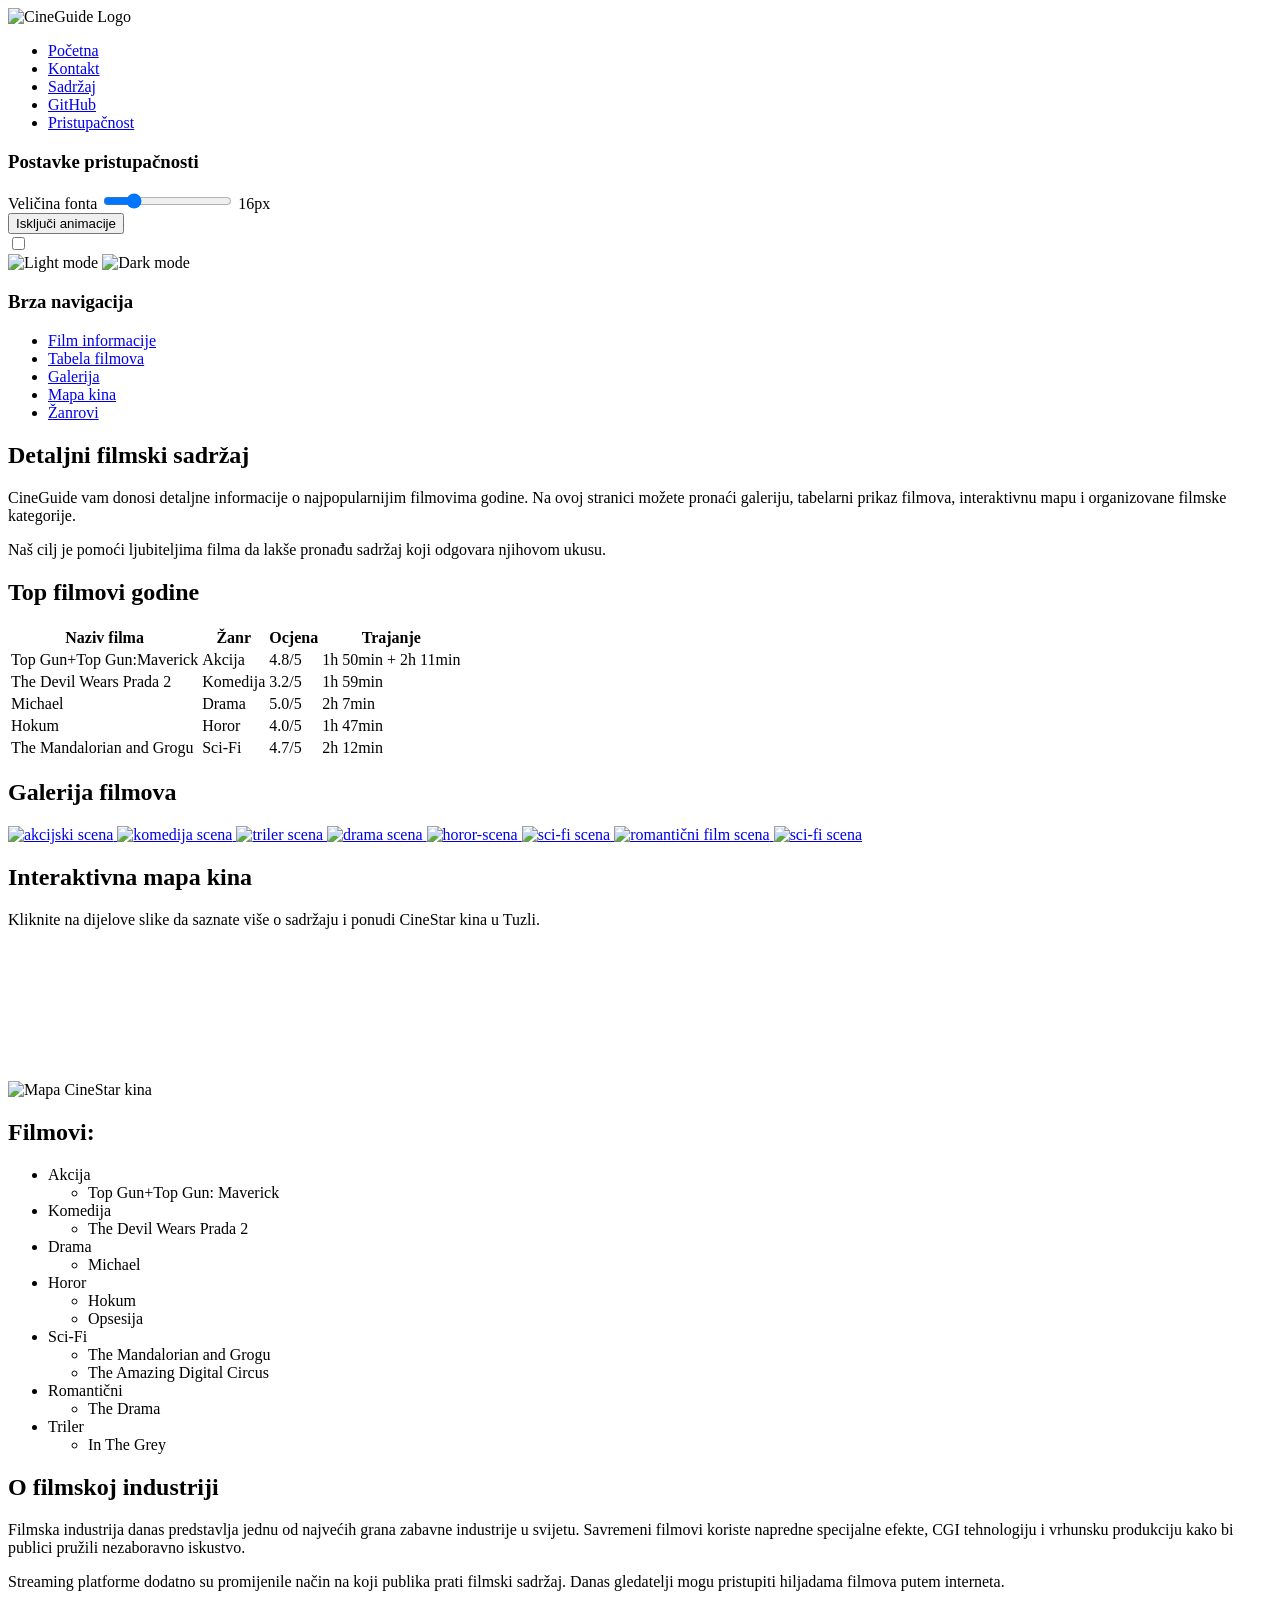
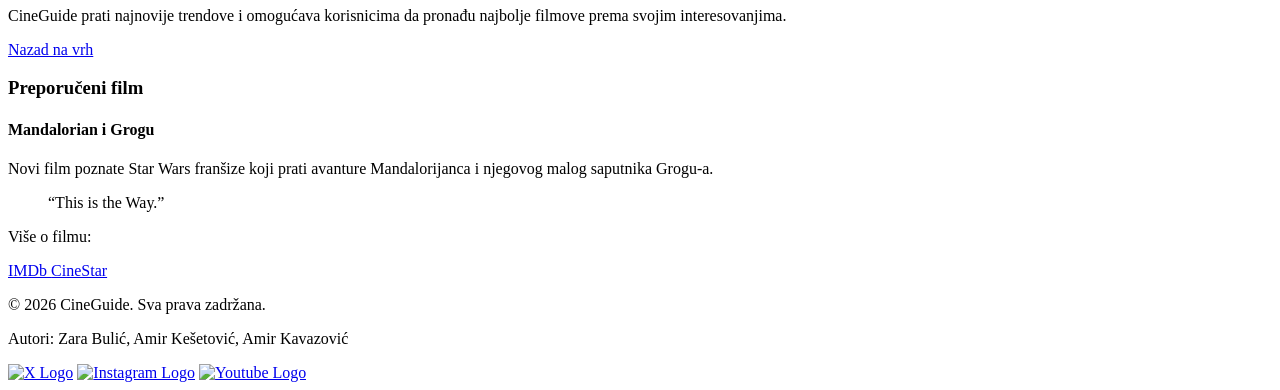
==== sadrzaj.html @ 6b430e3f "Add files via upload" ====
<!DOCTYPE html>
<html lang="bs">
<head>
    <meta charset="UTF-8">
    <meta name="viewport" content="width=device-width, initial-scale=1.0">
    <title>CineGuide - Sadržaj</title>
    <link rel="stylesheet" href="css/tptpstil.css">
    <script src="js/tptpskripte.js" defer></script>
</head>
<body id="vrh">
<header>
 <div class="logo">
 <img src="images/CineLogoFinal.png" alt="CineGuide Logo" class="logo-slika">
 </div>

 <nav>
      <ul>
          <li><a href="index.html">Početna</a></li>
          <li><a href="kontakt.html">Kontakt</a></li>
          <li><a href="sadrzaj.html">Sadržaj</a></li>
          <li><a href="https://github.com/amirkesetovic/Grupa14-TPTP-2026" target="_blank">GitHub</a></li>
          <li><a href="#" id="accessibility">Pristupačnost</a></li>
        </ul>
    </nav>

    <!-- ACCESSIBILITY PANEL -->
<div class="accessibility-panel hidden" id="accessibility-panel">

    <h3>Postavke pristupačnosti</h3>

    <div class="accessibility-option">
        <label for="font-size-slider">
            Veličina fonta
        </label>

        <input
            type="range"
            id="font-size-slider"
            min="14"
            max="24"
            value="16"
        >

        <span id="font-size-value">16px</span>
    </div>


    <div class="accessibility-option">
        <button id="toggle-animations">
            Isključi animacije
        </button>
    </div>

</div>
</header>

<div class="glavni-kontejner">
<aside class="lijevi-sidebar">
<input type="checkbox" id="mode-toggle" class="mode-checkbox">
<label for="mode-toggle" class="slide-kontejner">
<div class="ikona-omotac">
<img src="images/lightmode.png" alt="Light mode" class="ikona-sunce">
<img src="images/darkmode.png" alt="Dark mode" class="ikona-mesec">
</div>
</label>

<h3>Brza navigacija</h3>

        <ul>
            <li><a href="#film-info">Film informacije</a></li>
            <li><a href="#tabela">Tabela filmova</a></li>
            <li><a href="#galerija">Galerija</a></li>
            <li><a href="#mapa">Mapa kina</a></li>
            <li><a href="#liste">Žanrovi</a></li>
        </ul>

    </aside>

   
  <main class="kontakt-sadrzaj">     
        <section id="film-info" class="kontakt-sekcija">
            <h1>Detaljni filmski sadržaj</h1>
            <p>
                CineGuide vam donosi detaljne informacije o najpopularnijim
                filmovima godine. Na ovoj stranici možete pronaći galeriju,
                tabelarni prikaz filmova, interaktivnu mapu i organizovane
                filmske kategorije.
            </p>
            <p>
                Naš cilj je pomoći ljubiteljima filma da lakše pronađu sadržaj
                koji odgovara njihovom ukusu.
            </p>
        </section>

        
         <section id="tabela" class="kontakt-sekcija">
           <h2>Top filmovi godine</h2>
            <table class="film-tabela">
                <thead>
                    <tr>
                        <th>Naziv filma</th>
                        <th>Žanr</th>
                        <th>Ocjena</th>
                        <th>Trajanje</th>
                    </tr>
                </thead>

                <tbody>
                    <tr>
                        <td>Top Gun+Top Gun:Maverick</td>
                        <td>Akcija</td>
                        <td>4.8/5</td>
                        <td>1h 50min + 2h 11min</td>
                    </tr>

                    <tr>
                        <td>The Devil Wears Prada 2</td>
                        <td>Komedija</td>
                        <td>3.2/5</td>
                        <td>1h 59min</td>
                    </tr>

                    <tr>
                        <td>Michael</td>
                        <td>Drama</td>
                        <td>5.0/5</td>
                        <td>2h 7min</td>
                    </tr>

                    <tr>
                        <td>Hokum</td>
                        <td>Horor</td>
                        <td>4.0/5</td>
                        <td>1h 47min</td>
                    </tr>

                    <tr>
                        <td>The Mandalorian and Grogu</td>
                        <td>Sci-Fi</td>
                        <td>4.7/5</td>
                        <td>2h 12min</td>
                    </tr>
                </tbody>

            </table>

        </section>
<section id="galerija" class="kontakt-sekcija">

    <h2>Galerija filmova</h2>

    <div class="galerija-filmova">

        <a href="https://www.imdb.com/title/tt1745960/" target="_blank">
            <img src="images/TG_poster.jpeg" alt="akcijski scena">
        </a>

        <a href="https://www.imdb.com/title/tt33612209/" target="_blank">
            <img src="images/devil_galerija.jpg" alt="komedija scena">
        </a>
        <a href="https://www.imdb.com/title/tt27681354/" target="_blank">
            <img src="images/grey_galerija.jpg" alt="triler scena">
        </a>

        <a href="https://www.imdb.com/title/tt11378946/" target="_blank">
            <img src="images/michael.jpg" alt="drama scena">
        </a>

        <a href="https://www.imdb.com/title/tt37287335/" target="_blank">
            <img src="images/Opsesija_poster.jpg" alt="horor-scena">
        </a>

        <a href="https://www.imdb.com/title/tt30825738/" target="_blank">
            <img src="images/TMAG_poster.jpeg" alt="sci-fi scena">
        </a>

        <a href="https://www.imdb.com/title/tt33071426/" target="_blank">
            <img src="images/drama.jpg" alt="romantični film scena">
        </a>
        <a href="https://www.imdb.com/title/tt27610198/" target="_blank">
            <img src="images/digitalcircus.jpeg" alt="sci-fi scena">
        </a>
    </div>

</section>
        

       <section id="mapa" class="kontakt-sekcija">

    <h2>Interaktivna mapa kina</h2>

    <p>
        Kliknite na dijelove slike da saznate više
        o sadržaju i ponudi CineStar kina u Tuzli.
    </p>

    <div class="map-wrapper">

        <img
            src="images/cinestartuzla.jpg"
            usemap="#image-map"
            class="interaktivna-mapa"
            id="kino-mapa"
            alt="Mapa CineStar kina"
        >

        <svg class="map-highlight"></svg>

        <map name="image-map">

            <area
                target="_blank"
                alt="Ponuda grickalica"
                title="Ponuda grickalica"
                href="https://cinestarcinemas.ba/snacks-drinks-1073"
                shape="poly"

                data-original="44,294,322,261,323,202,46,162,43,226"
                coords="44,294,322,261,323,202,46,162,43,226"
            >

            <area
                target="_blank"
                alt="Ponuda Filmova"
                title="Ponuda Filmova"
                href="https://cinestarcinemas.ba/tuzla-bingo-city-center"
                shape="poly"

                data-original="47,68,227,127,223,166,45,131"
                coords="47,68,227,127,223,166,45,131"
            >

            <area
                target="_blank"
                alt="Klub"
                title="Klub"
                href="https://cinestarcinemas.ba/stars-club-1060"
                shape="poly"

                data-original="389,141,499,119,506,176,392,187"
                coords="389,141,499,119,506,176,392,187"
            >

            <area
                target="_blank"
                alt="Sjedista"
                title="Sjedista"
                href="https://cinestarcinemas.ba/sjedista"
                shape="poly"

                data-original="372,198,476,191,487,270,371,261"
                coords="372,198,476,191,487,270,371,261"
            >

            <area
                target="_blank"
                alt="Cinestar"
                title="Cinestar"
                href="https://cinestarcinemas.ba"
                shape="circle"

                data-original="303,172,24"
                coords="303,172,24"
            >

        </map>

    </div>

</section>

        <section id="liste" class="kontakt-sekcija">
            <h2>Filmovi:</h2>
            <ul>
                <li>
                    Akcija
                    <ul>
                        <li>Top Gun+Top Gun: Maverick</li>
                    </ul>
                </li>
                
                <li>
                    Komedija
                    <ul>
                        <li>The Devil Wears Prada 2</li>
                    </ul>
                    </li>
                
                    <li>
                    Drama
                    <ul>
                        <li>Michael</li>
                    </ul>
                </li>
                <li>
                    Horor
                    <ul>
                        <li>Hokum</li>
                        <li>Opsesija</li>
                    </ul>
                </li>
                <li>  
                    Sci-Fi
                    <ul>
                        <li>The Mandalorian and Grogu</li>
                        <li>The Amazing Digital Circus</li>
                    </ul>
                </li>
            <li>  
                    Romantični
                    <ul>
                        <li>The Drama</li>
                    </ul>
                </li>
                <li>  
                    Triler
                    <ul>
                        <li>In The Grey</li>
                    </ul>
                </li>
            </ul>
        </section>
		
        <section class="kontakt-sekcija">

            <h2>O filmskoj industriji</h2>

            <p>
                Filmska industrija danas predstavlja jednu od najvećih grana
                zabavne industrije u svijetu. Savremeni filmovi koriste
                napredne specijalne efekte, CGI tehnologiju i vrhunsku
                produkciju kako bi publici pružili nezaboravno iskustvo.
            </p>

            <p>
                Streaming platforme dodatno su promijenile način na koji
                publika prati filmski sadržaj. Danas gledatelji mogu
                pristupiti hiljadama filmova putem interneta.
            </p>

            <p>
                CineGuide prati najnovije trendove i omogućava korisnicima
                da pronađu najbolje filmove prema svojim interesovanjima.
            </p>
        </section>

        <section class="kontakt-sekcija">
            <a href="#vrh" class="detalji-btn">
                Nazad na vrh
            </a>
        </section>
    </main>
  
    <aside class="desni-sidebar">

        <h3>
            Preporučeni film
        </h3>
        <div class="film-sedmice">
            
            <h4>Mandalorian i Grogu</h4>
            <p>
                Novi film poznate Star Wars franšize koji prati avanture 
                Mandalorijanca i njegovog malog saputnika Grogu-a.
            </p> 
        </div>
        <blockquote>
            “This is the Way.”
        </blockquote>
        <p class="link-naslov">Više o filmu:</p>

    <div class="link-grupa">
        <a href="https://www.imdb.com/title/tt30825738/" target="_blank" class="link-dugme">
            IMDb
        </a>

        <a href="https://cinestarcinemas.ba/tuzla-bingo-city-center/mandalorian-i-grogu/6325"
           target="_blank" class="link-dugme">
            CineStar
        </a>
    </aside>
</div>

<footer>
        <p>&copy; 2026 CineGuide. Sva prava zadržana.</p>
        <p>Autori: Zara Bulić, Amir Kešetović, Amir Kavazović</p>
        <a href="https://www.x.com" target="_blank"><img src="images/x-icon.png" alt="X Logo" class="icon"></a>
        <a href="https://www.instagram.com" target="_blank"><img src="images/Instagram_icon.png" alt="Instagram Logo" class="icon"></a>
        <a href="https://www.youtube.com" target="_blank"><img src="images/Youtube_icon.png" alt="Youtube Logo" class="icon"></a>
    </footer>

</body>
</html>
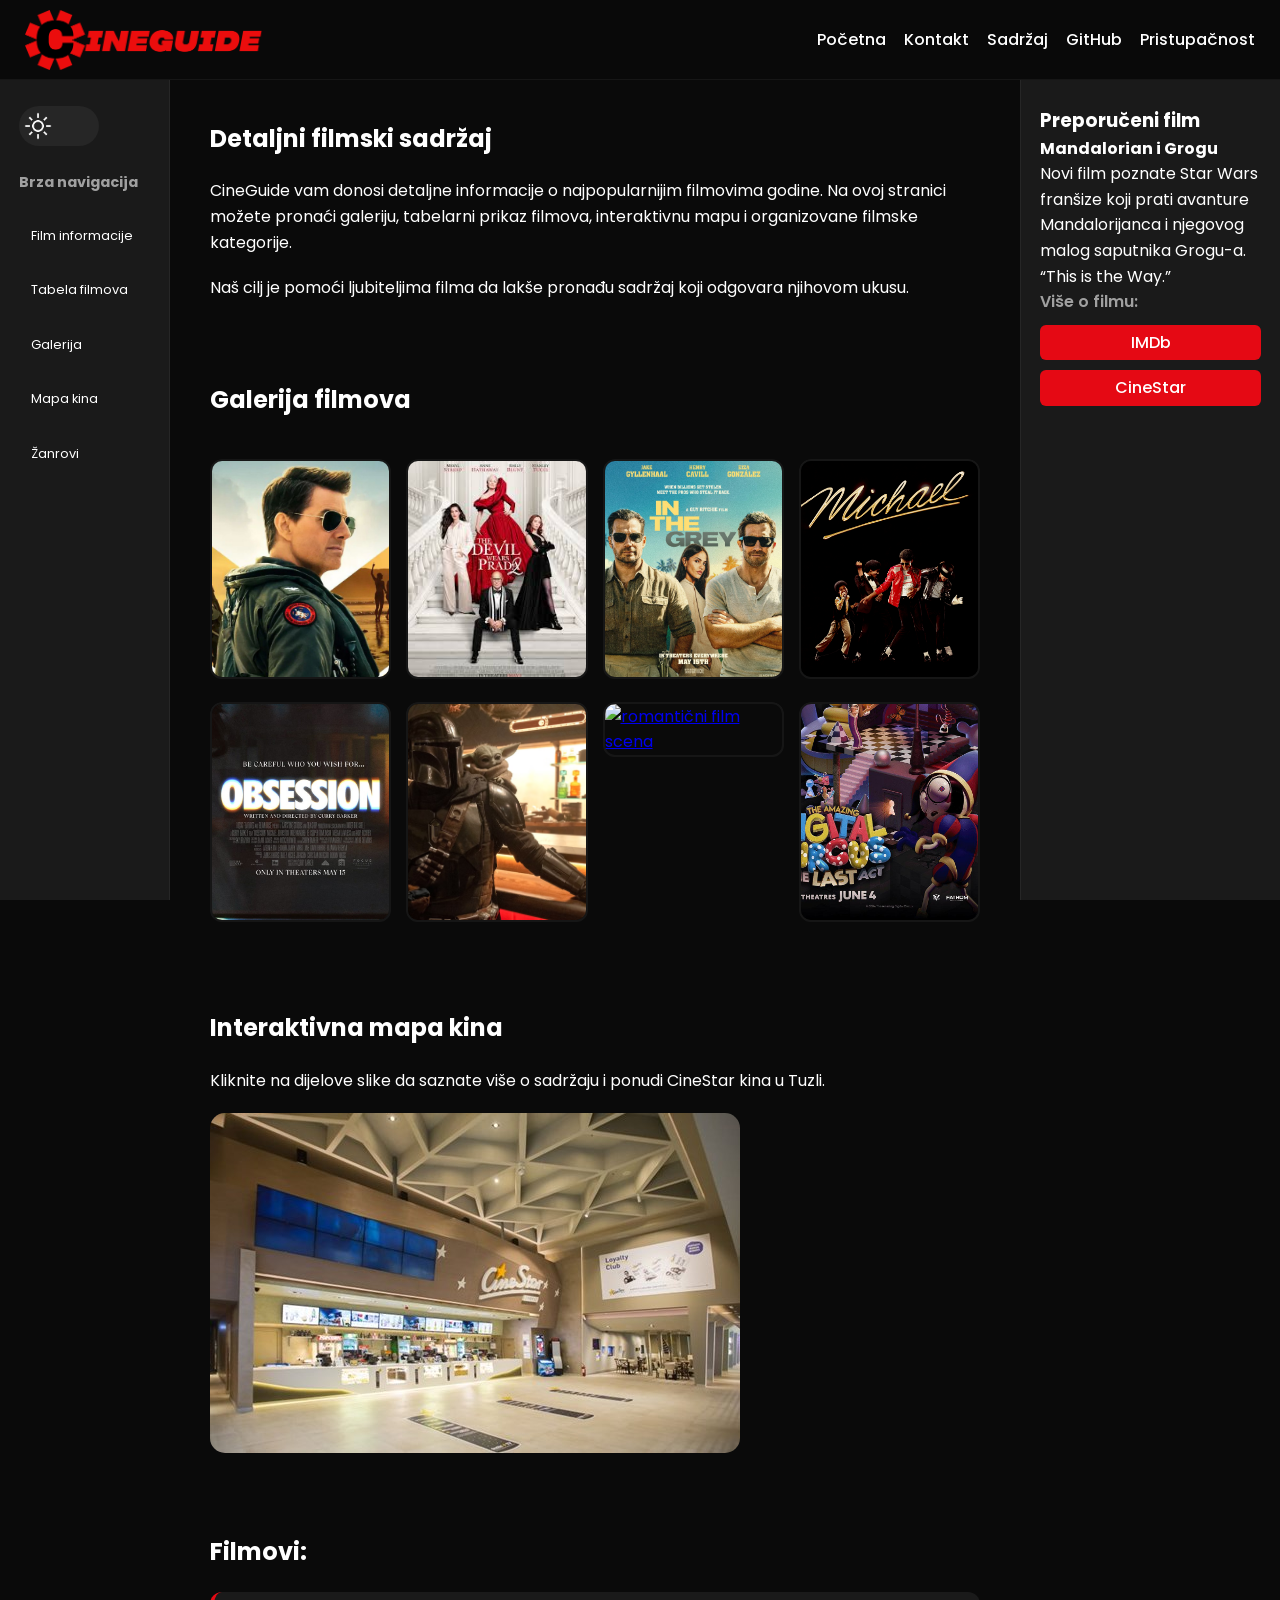
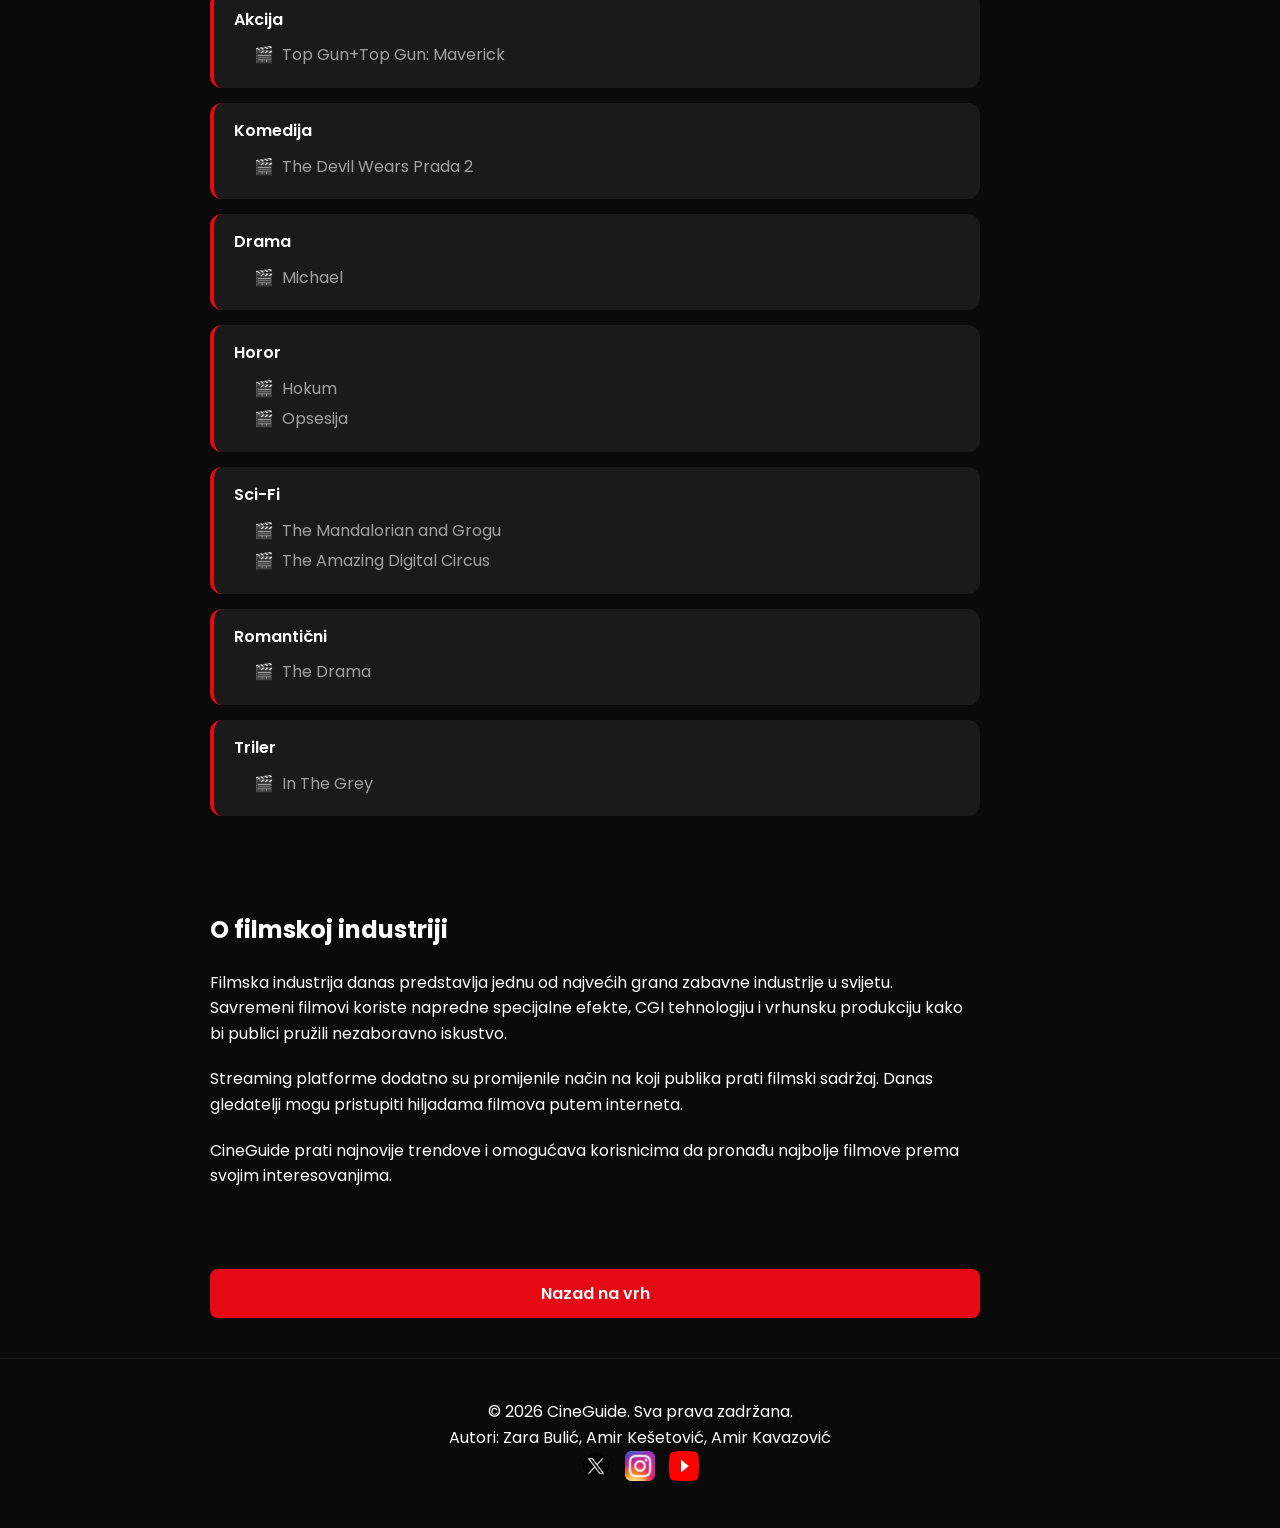
==== commit 91b09d89: "Test" ====
--- a/sadrzaj.html
+++ b/sadrzaj.html
@@ -92,58 +92,6 @@
             </p>
         </section>
 
-        
-         <section id="tabela" class="kontakt-sekcija">
-           <h2>Top filmovi godine</h2>
-            <table class="film-tabela">
-                <thead>
-                    <tr>
-                        <th>Naziv filma</th>
-                        <th>Žanr</th>
-                        <th>Ocjena</th>
-                        <th>Trajanje</th>
-                    </tr>
-                </thead>
-
-                <tbody>
-                    <tr>
-                        <td>Top Gun+Top Gun:Maverick</td>
-                        <td>Akcija</td>
-                        <td>4.8/5</td>
-                        <td>1h 50min + 2h 11min</td>
-                    </tr>
-
-                    <tr>
-                        <td>The Devil Wears Prada 2</td>
-                        <td>Komedija</td>
-                        <td>3.2/5</td>
-                        <td>1h 59min</td>
-                    </tr>
-
-                    <tr>
-                        <td>Michael</td>
-                        <td>Drama</td>
-                        <td>5.0/5</td>
-                        <td>2h 7min</td>
-                    </tr>
-
-                    <tr>
-                        <td>Hokum</td>
-                        <td>Horor</td>
-                        <td>4.0/5</td>
-                        <td>1h 47min</td>
-                    </tr>
-
-                    <tr>
-                        <td>The Mandalorian and Grogu</td>
-                        <td>Sci-Fi</td>
-                        <td>4.7/5</td>
-                        <td>2h 12min</td>
-                    </tr>
-                </tbody>
-
-            </table>
-
         </section>
 <section id="galerija" class="kontakt-sekcija">
 
--- a/css/tptpstil.css
+++ b/css/tptpstil.css
@@ -0,0 +1,1104 @@
+@import url('https://fonts.googleapis.com/css2?family=Poppins:wght@300;400;600;700&display=swap');
+
+:root {
+    --primary: #e50914;
+    --bg-body: #0a0a0a;
+    --bg-card: #1a1a1a;
+    --text-main: #ffffff;
+    --text-muted: #a0a0a0;
+    --gold: #ffc107;
+    --glass: rgba(255, 255, 255, 0.05);
+    --header-height: 80px;
+    --sidebar-width: clamp(160px, 18vw, 240px);
+    --aside-width: clamp(220px, 24vw, 340px);
+}
+* {
+    margin: 0;
+    padding: 0;
+    box-sizing: border-box;
+}
+
+/* --- DEFAULT STIL --- */
+body {
+    background-color: var(--bg-body);
+    color: var(--text-main);
+    font-family: 'Poppins', sans-serif;
+    line-height: 1.6;
+}
+
+/* ---LIGHT MODE--- */
+body.light-mode {
+    --bg-body: #f5f5f5;
+    --bg-card: #ffffff;
+    --text-main: #1a1a1a;
+    --text-muted: #555555;
+    --glass: rgba(0, 0, 0, 0.1);
+}
+
+/* -------------- */
+/* --- HEADER --- */
+/* -------------- */
+header {
+    background: rgba(10, 10, 10, 0.95);
+    backdrop-filter: blur(10px);
+    height: var(--header-height);
+    width: 100%;
+    position: fixed;
+    top: 0;
+    left: 0;
+    display: flex;
+    align-items: center;
+    justify-content: space-between;
+    padding: 0 40px;
+    border-bottom: 1px solid var(--glass);
+    z-index: 1000;
+}
+
+.logo {
+    display: flex;
+    align-items: center; /* Centriranje slike vertikalno */
+}
+
+.logo-slika {
+    max-height: 60px; /* Prilagodite visinu logotipa da stane u header */
+    width: auto;      /* Automatska širina radi očuvanja proporcija */
+}
+
+header nav ul {
+    display: flex;
+    list-style: none;
+    gap: 25px;
+}
+
+header nav ul li a {
+    color: white;
+    text-decoration: none;
+    font-weight: 500;
+    transition: 0.3s;
+}
+
+header nav ul li a:hover {
+    color: var(--primary);
+}
+
+.accessibility-panel {
+    position: absolute;
+    top: 90px;
+    right: 40px;
+
+    width: 320px;
+
+    background: var(--bg-card);
+
+    border: 1px solid var(--glass);
+
+    border-radius: 15px;
+
+    padding: 20px;
+
+    z-index: 2000;
+
+    box-shadow: 0 10px 25px rgba(0,0,0,0.4);
+}
+
+.accessibility-panel.hidden {
+    display: none;
+}
+
+.accessibility-panel h3 {
+    margin-bottom: 20px;
+    color: var(--primary);
+}
+
+.accessibility-option {
+    margin-bottom: 20px;
+}
+
+.accessibility-option label {
+    display: block;
+    margin-bottom: 10px;
+}
+
+.accessibility-option input[type="range"] {
+    width: 100%;
+}
+
+.accessibility-option button {
+    width: 100%;
+    padding: 10px;
+
+    border: none;
+    border-radius: 8px;
+
+    background: var(--primary);
+    color: white;
+
+    cursor: pointer;
+
+    font-weight: 600;
+
+    transition: 0.3s;
+}
+
+.accessibility-option button:hover {
+    background: #b20710;
+}
+
+body.reduce-motion * {
+    animation: none !important;
+    transition: none !important;
+    scroll-behavior: auto !important;
+}
+
+/* --- GLAVNI KONTEJNER --- */
+.glavni-kontejner {
+    display: grid;
+    grid-template-columns: var(--sidebar-width) 1fr var(--aside-width);
+    margin-top: var(--header-height);
+    min-height: calc(100vh - var(--header-height));
+}
+
+/* ---------------------- */
+/* --- LIJEVI SIDEBAR --- */
+/* ---------------------- */
+.lijevi-sidebar {
+    background: var(--bg-card);
+    padding:
+        clamp(15px, 2vw, 30px)
+        clamp(10px, 1.5vw, 20px);
+    border-right: 1px solid var(--glass);
+    position: sticky;
+    top: var(--header-height);
+    height: calc(100vh - var(--header-height));
+}
+.lijevi-sidebar {
+    position: sticky;
+    top: var(--header-height);
+    height: calc(100vh - var(--header-height));
+    overflow-y: auto;
+}
+
+/* Firefox */
+.lijevi-sidebar {
+    scrollbar-width: thin;
+    scrollbar-color: var(--primary) transparent;
+}
+
+/* Chrome, Edge, Safari */
+.lijevi-sidebar::-webkit-scrollbar {
+    width: 6px;
+}
+
+.lijevi-sidebar::-webkit-scrollbar-thumb {
+    background-color: var(--primary);
+    border-radius: 3px;
+}
+.lijevi-sidebar h3 {
+    margin-bottom: 20px;
+    font-size: clamp(0.9rem, 1vw, 1.2rem);
+    color: var(--text-muted);
+}
+
+.lijevi-sidebar ul {
+    list-style: none;
+    display: flex;
+    flex-direction: column;
+    gap: 10px;
+}
+
+.lijevi-sidebar ul li a {
+    color: var(--text-main);
+    text-decoration: none;
+    display: block;
+    font-size: clamp(0.8rem, 0.9vw, 1rem);
+    padding: clamp(8px, 1vw, 12px);
+    border-radius: 8px;
+    transition: 0.3s;
+}
+
+.lijevi-sidebar ul li a:hover {
+    background: var(--glass);
+    color: var(--primary);
+    padding-left: 15px;
+}
+
+.mode-checkbox {
+    display: none;
+}
+
+.slide-kontejner {
+    display: flex;
+    align-items: center;
+    gap: 15px;
+    padding: 10px 15px;
+    background: var(--glass);
+    border-radius: 50px;
+    cursor: pointer;
+    width: fit-content;
+    margin-bottom: 25px;
+    transition: 0.3s;
+}
+
+.slide-kontejner {
+    width: 80px;
+    height: 40px;
+    background: var(--glass);
+    border-radius: 50px;
+    display: flex;
+    align-items: center;
+    padding: 5px;
+    cursor: pointer;
+    margin-bottom: 25px;
+    transition: 0.3s;
+}
+
+.ikona-omotac {
+    width: 100%;
+    display: flex;
+    align-items: center;
+    justify-content: flex-start;
+    transition: 0.3s ease;
+    position: relative;
+}
+
+#mode-toggle:checked + .slide-kontejner .ikona-omotac {
+    justify-content: flex-end;
+}
+
+.ikona-omotac {
+    width: 100%;
+    display: flex;
+    align-items: center;
+    justify-content: flex-start;
+    transition: 0.3s ease;
+}
+
+.ikona-sunce,
+.ikona-mesec {
+    width: 28px;
+    height: 28px;
+    transition: 0.3s ease;
+}
+
+.ikona-sunce {
+    opacity: 1;
+    transform: scale(1);
+    filter: invert(1);
+}
+
+.ikona-mesec {
+    opacity: 0;
+    transform: scale(0);
+}
+
+.aktivan-filter {
+    background: var(--primary);
+    color: white !important;
+}
+
+/*---LIGHT/DARK MODE TOGGLE --- */
+#mode-toggle:checked + .slide-kontejner .ikona-sunce {
+    opacity: 0;
+    transform: scale(0);
+}
+
+#mode-toggle:checked + .slide-kontejner .ikona-mesec {
+    opacity: 1;
+    transform: scale(1);
+}
+
+#mode-toggle:checked + .slide-kontejner .ikona-omotac {
+    justify-content: flex-end;
+}
+
+/* ------------------------------- */
+/* --- SREDINA - MREŽA FILMOVA --- */
+/* ------------------------------- */
+.hero-slider {
+    position: relative;
+    width: 100%;
+    height: 420px;
+    overflow: hidden;
+    border-bottom: 1px solid var(--glass);
+}
+
+.slides {
+    display: flex;
+    width: 100%;
+    height: 100%;
+    transition: transform 0.6s ease-in-out;
+}
+
+.slide {
+    min-width: 100%;
+    height: 100%;
+    position: relative;
+}
+
+.slide img {
+    width: 100%;
+    height: 100%;
+    object-fit: cover;
+    filter: brightness(45%);
+}
+
+.slide-video {
+    width: 100%;
+    height: 100%;
+    object-fit: cover;
+    filter: brightness(45%);
+}
+
+.slide-content {
+    position: absolute;
+    left: 50px;
+    bottom: 50px;
+    max-width: 500px;
+    z-index: 5;
+}
+
+.slide-content h1 {
+    font-size: 3rem;
+    margin-bottom: 15px;
+    color: white;
+}
+
+.slide-content p {
+    font-size: 1.1rem;
+    color: #e0e0e0;
+}
+
+.nav-btn {
+    position: absolute;
+    top: 50%;
+    transform: translateY(-50%);
+    width: 50px;
+    height: 50px;
+    border: none;
+    border-radius: 50%;
+    background: rgba(0,0,0,0.5);
+    color: white;
+    font-size: 2rem;
+    cursor: pointer;
+    z-index: 10;
+    transition: 0.3s;
+}
+
+.nav-btn:hover {
+    background: rgba(0,0,0,0.8);
+}
+
+.prev {
+    left: 20px;
+}
+
+.next {
+    right: 20px;
+}
+
+.dots {
+    position: absolute;
+    bottom: 20px;
+    left: 50%;
+    transform: translateX(-50%);
+    display: flex;
+    gap: 10px;
+    z-index: 10;
+}
+
+.dot {
+    width: 12px;
+    height: 12px;
+    border-radius: 50%;
+    background: rgba(255,255,255,0.4);
+    cursor: pointer;
+    transition: 0.3s;
+}
+
+.dot.active {
+    background: white;
+}
+
+.sredisnji-sadrzaj {
+    display: flex;
+    flex-direction: column;
+    width: 100%;
+}
+
+.sadrzaj-filmova {
+    padding: 40px;
+    display: grid;
+    grid-template-columns: repeat(auto-fill, minmax(280px, 1fr));
+    gap: 30px;
+}
+
+.film-kartica {
+    background: var(--bg-card);
+    border-radius: 15px;
+    overflow: hidden;
+    border: 1px solid var(--glass);
+    transition: 0.4s;
+    display: flex;
+    flex-direction: column;
+}
+
+.film-kartica:hover {
+    transform: translateY(-10px);
+    border-color: var(--primary);
+}
+
+.film-kartica img {
+    width: 100%;
+    height: 200px;
+    object-fit: cover;
+    display: block;
+}
+
+.film-kartica .info {
+    padding: 20px;
+    flex-grow: 1;
+    display: flex;
+    flex-direction: column;
+}
+
+.film-kartica h3 {
+    margin-bottom: 10px;
+    font-size: 1.2rem;
+}
+
+.film-kartica p {
+    color: var(--text-muted);
+    font-size: 0.9rem;
+}
+
+/* --- ZVJEZDICE I BROJČANA OCJENA --- */
+.rating {
+    margin-top: 10px;
+}
+
+.stars {
+    color: var(--gold);
+    letter-spacing: 1px;
+}
+
+.ocjena-broj {
+    color: var(--text-muted);
+    font-size: 0.85rem;
+    margin-left: 5px;
+}
+
+.kontakt-sekcija { 
+    padding: 40px;
+    display: flex;
+    flex-direction: column;
+    gap: 20px;
+}
+
+.film-tabela {
+    border: 1px solid var(--glass);
+    border-radius: 10px;
+    border-collapse: collapse;
+}
+
+.film-tabela th,
+.film-tabela td {
+    border: 1px solid var(--glass);
+    padding: 12px 15px;
+    text-align: left;
+}
+
+.kontakt-film-naslov {
+    color: #e50914;
+    margin-bottom: 15px;
+}
+
+.kontakt-citat {
+    margin-top: 20px;
+}
+.galerija-filmova {
+    display: grid;
+    grid-template-columns: repeat(auto-fit, minmax(180px, 1fr));
+    gap: 15px;
+    margin-top: 20px;
+}
+.galerija-filmova a {
+    display: block;
+    overflow: hidden;
+    border-radius: 12px;
+}
+.galerija-filmova img {
+    width: 100%;
+    height: 220px;        /* svi isti okvir */
+    object-fit: cover;    /* ključno: crop, ali bez deformacije */
+    border-radius: 12px;
+    transition: 0.3s;
+    border: 2px solid var(--glass);
+}
+
+.galerija-filmova img:hover {
+    transform: scale(1.05);
+    border-color: var(--primary);
+}
+.link-naslov {
+    margin-bottom: 10px;
+    font-weight: 600;
+    color: var(--text-muted);
+}
+
+.link-grupa {
+    display: flex;
+    flex-direction: column;
+    gap: 10px;
+}
+
+.link-dugme {
+    display: block;
+    text-align: center;
+    padding: 5px 8px;
+    background: var(--primary);
+    color: white;
+    text-decoration: none;
+    border-radius: 6px;
+    transition: 0.3s;
+    font-weight: 500;
+}
+
+.link-dugme:hover {
+    background: #b20710;
+    transform: translateY(-2px);
+}
+/* --- NAŠE MIŠLJENJE I TIPKA --- */
+.misljenje {
+    margin-top: 10px;
+    font-size: 0.85rem;
+    line-height: 1.4;
+}
+
+.detalji-btn {
+    display: block;
+    background-color: var(--primary);
+    color: white;
+    text-align: center;
+    text-decoration: none;
+    padding: 12px;
+    border-radius: 8px;
+    margin-top: auto; /* Gura tipku na dno kartice */
+    font-weight: 600;
+    transition: 0.3s;
+}
+
+.detalji-btn:hover {
+    background-color: #b20710;
+}
+
+.map-wrapper {
+    position: relative;
+    width: 100%;
+    max-width: 530px;
+}
+
+.interaktivna-mapa {
+    display: block;
+    width: 100%;
+    height: auto;
+    border-radius: 15px;
+}
+
+.map-highlight {
+    position: absolute;
+    top: 0;
+    left: 0;
+
+    width: 100%;
+    height: 100%;
+
+    pointer-events: none;
+}
+
+.map-highlight polygon,
+.map-highlight circle {
+
+    fill: rgba(229, 9, 20, 0.35);
+
+    stroke: #e50914;
+    stroke-width: 3;
+
+    filter:
+        drop-shadow(0 0 8px rgba(229, 9, 20, 0.8));
+
+    transition: 0.25s;
+}
+
+#liste ul {
+    list-style: none;
+    padding-left: 0;
+}
+
+#liste > ul > li {
+    background: var(--bg-card);
+    padding: 15px 20px;
+    margin-bottom: 15px;
+    border-radius: 12px;
+    border-left: 4px solid var(--primary);
+    font-weight: 600;
+}
+
+#liste ul ul {
+    margin-top: 10px;
+    padding-left: 20px;
+}
+
+#liste ul ul li {
+    color: var(--text-muted);
+    font-weight: 400;
+    margin-bottom: 5px;
+    position: relative;
+}
+
+#liste ul ul li::before {
+    content: "🎬";
+    margin-right: 8px;
+}
+
+
+/* ----------------------------- */
+/* --- DESNI SIDEBAR (VIDEO) --- */
+/* ----------------------------- */
+.desni-sidebar {
+    background: var(--bg-card);
+    padding:
+        clamp(15px, 2vw, 30px)
+        clamp(10px, 1.5vw, 20px);
+    border-left: 1px solid var(--glass);
+    position: sticky;
+    top: var(--header-height);
+    height: calc(100vh - var(--header-height));
+}
+
+.video-okvir {
+    width: 100%;
+    height: 450px; /* Fiksna visina za stabilan prikaz */
+    background: #000;
+    border-radius: 12px;
+    overflow: hidden;
+    border: 2px solid var(--primary);
+    position: relative;
+}
+
+.lokalni-video {
+    width: 100%;
+    height: 100%;
+    object-fit: cover;
+}
+
+.video-kontejner {
+    position: relative;
+    width: 100%;
+    height: var(--video-visina);
+    overflow: hidden;
+    /* Flexbox za centriranje teksta preko videa */
+    display: flex;
+    align-items: center;
+    justify-content: center;
+}
+
+.pozadinski-video {
+    position: absolute;
+    top: 50%;
+    left: 50%;
+    min-width: 100%;
+    min-height: 100%;
+    width: auto;
+    height: auto;
+    z-index: -1; /* Video ide u pozadinu */
+    transform: translate(-50%, -50%);
+    object-fit: cover; /* Osigurava da video popuni prostor bez razvlačenja */
+}
+
+/* Osiguraj da kontejner preko videa ne bude preširok na desktopu */
+.sadrzaj-preko-videa {
+    max-width: 80%;       /* Da ne ide od ruba do ruba */
+    z-index: 10;          /* Mora biti veći od videa (-1) */
+}
+
+.trailer-naslov {
+    color: #e50914;
+    margin-bottom: 15px;
+}
+
+.trailer-opis {
+    margin-top: 10px;
+    font-size: 0.9rem;
+    color: #a0a0a0;
+}
+/* -------------- */
+/* --- FOOTER --- */
+/* -------------- */
+footer {
+    text-align: center;
+    padding: 40px;
+    background: rgba(10, 10, 10, 0.95); /* footer ostaje na dark mode */
+    border-top: 1px solid var(--glass);
+}
+
+footer p {
+    color: white; /* footer ostaje na dark mode */
+}
+
+.footer-glavni {
+    text-align: center;
+    padding: 20px;
+    border-top: 1px solid rgba(255,255,255,0.1);
+    margin-top: 20px;
+}
+
+.footer-autori {
+    font-size: 0.8rem;
+    color: #666;
+}
+
+.icon {
+    width: 30px;
+    height: 30px;
+    margin: 0 5px;
+    transition: 0.3s;
+    align-items: baseline;
+}
+
+/* ----------------- */
+/* --- RECENZIJE --- */
+/* ----------------- */
+.hidden {
+    display: none;
+}
+
+#recenzije {
+    width: 100%;
+    padding: 40px;
+}
+
+.film-recenzija {
+    max-width: 900px;
+    margin: 0 auto;
+}
+
+.film-recenzija img {
+    display: block;
+    width: 100%;
+    max-width: 500px;
+    height: auto;
+
+    margin: 0 auto 25px auto;
+
+    border-radius: 15px;
+    object-fit: cover;
+}
+
+.film-recenzija h1 {
+    margin-bottom: 20px;
+    font-size: 2.5rem;
+}
+
+.film-recenzija p {
+    margin-bottom: 15px;
+    line-height: 1.8;
+    color: var(--text-muted);
+}
+
+.nazad-btn {
+    margin-bottom: 30px;
+}
+
+/* --------------------- */
+/* --- RESPONZIVNOST --- */
+/* --------------------- */
+
+/* Manji desktopi */
+@media (max-width: 1400px) {
+
+    :root {
+        --sidebar-width: 170px;
+        --aside-width: 260px;
+    }
+
+    header {
+        padding: 0 25px;
+    }
+
+    header nav ul {
+        gap: 18px;
+    }
+
+    .hero-slider {
+        height: 360px;
+    }
+
+    .slide-content h1 {
+        font-size: 2.3rem;
+    }
+
+    .video-okvir {
+        height: 350px;
+    }
+
+    .sadrzaj-filmova {
+        grid-template-columns:
+            repeat(auto-fill, minmax(240px, 1fr));
+
+        padding: 30px;
+        gap: 20px;
+    }
+}
+
+
+
+/* Laptopi */
+@media (max-width: 1200px) {
+
+    :root {
+        --sidebar-width: 150px;
+        --aside-width: 220px;
+    }
+
+    header nav ul {
+        gap: 14px;
+    }
+
+    header nav ul li a {
+        font-size: 0.9rem;
+    }
+
+    .slide-content h1 {
+        font-size: 2rem;
+    }
+
+    .slide-content p {
+        font-size: 1rem;
+    }
+
+    .hero-slider {
+        height: 320px;
+    }
+
+    .video-okvir {
+        height: 300px;
+    }
+
+    .sadrzaj-filmova {
+        grid-template-columns:
+            repeat(auto-fill, minmax(220px, 1fr));
+    }
+
+    .film-recenzija img {
+        max-width: 100%;
+    }
+}
+
+
+
+/* Tableti landscape */
+@media (max-width: 992px) {
+
+    .glavni-kontejner {
+        grid-template-columns: 180px 1fr;
+    }
+    
+    .sadrzaj-filmova {
+        grid-template-columns:
+            repeat(auto-fill, minmax(220px, 1fr));
+
+        padding: 25px;
+    }
+
+    .hero-slider {
+        height: 280px;
+    }
+
+    .slide-content h1 {
+        font-size: 1.8rem;
+    }
+
+    .film-recenzija img {
+        max-width: 100%;
+    }
+}
+
+
+
+/* Tableti portrait */
+@media (max-width: 768px) {
+
+    /* HEADER */
+
+    header {
+        height: auto;
+        flex-direction: column;
+        align-items: center;
+        padding: 15px;
+        gap: 15px;
+    }
+
+    /* NAVIGACIJA */
+
+    header nav ul {
+        display: flex;
+        flex-wrap: wrap;
+        justify-content: center;
+        gap: 10px;
+    }
+
+    header nav ul li a {
+        font-size: 0.8rem;
+        white-space: nowrap;
+    }
+
+    /* GRID */
+
+    .glavni-kontejner {
+        grid-template-columns: 1fr;
+        margin-top: 120px;
+    }
+
+    /* LIJEVI SIDEBAR */
+
+    .lijevi-sidebar {
+        position: static;
+        height: auto;
+
+        border-right: none;
+        border-bottom: 1px solid var(--glass);
+    }
+
+    .lijevi-sidebar ul {
+        flex-direction: row;
+        flex-wrap: wrap;
+        justify-content: center;
+    }
+
+    /* HERO */
+
+    .hero-slider {
+        height: 250px;
+    }
+
+    .slide-content {
+        left: 20px;
+        bottom: 20px;
+        max-width: 90%;
+    }
+
+    .slide-content h1 {
+        font-size: 1.5rem;
+    }
+
+    .slide-content p {
+        font-size: 0.9rem;
+    }
+
+    /* FILMOVI */
+
+    .sadrzaj-filmova {
+        grid-template-columns: 1fr;
+        padding: 20px;
+    }
+
+    /* ACCESSIBILITY */
+
+    .accessibility-panel {
+        right: 15px;
+        left: 15px;
+        width: auto;
+    }
+
+    /* DESNI SIDEBAR NESTAJE */
+    .desni-sidebar {
+        display: none;
+    }
+}
+
+
+
+/* Telefoni */
+@media (max-width: 576px) {
+
+    header {
+        padding: 12px;
+    }
+
+    .logo-slika {
+        max-height: 45px;
+    }
+
+    header nav ul {
+        gap: 6px;
+    }
+
+    header nav ul li a {
+        font-size: 0.7rem;
+    }
+
+    .hero-slider {
+        height: 200px;
+    }
+
+    .slide-content h1 {
+        font-size: 1.2rem;
+    }
+
+    .slide-content p {
+        font-size: 0.8rem;
+    }
+
+    .film-kartica .info {
+        padding: 15px;
+    }
+
+    .film-kartica h3 {
+        font-size: 1rem;
+    }
+
+    .film-kartica p {
+        font-size: 0.8rem;
+    }
+
+    .detalji-btn {
+        padding: 10px;
+        font-size: 0.85rem;
+    }
+
+    .sadrzaj-filmova {
+        padding: 10px;
+        gap: 15px;
+    }
+
+    .film-recenzija img {
+        border-radius: 10px;
+    }
+}
+
+
+/* Mali telefoni */
+@media (max-width: 400px) {
+
+    header nav ul li a {
+        font-size: 0.65rem;
+    }
+
+    .slide-content h1 {
+        font-size: 1rem;
+    }
+
+    .slide-content p {
+        font-size: 0.75rem;
+    }
+
+    .hero-slider {
+        height: 170px;
+    }
+
+    .nav-btn {
+        width: 38px;
+        height: 38px;
+        font-size: 1.4rem;
+    }
+}
